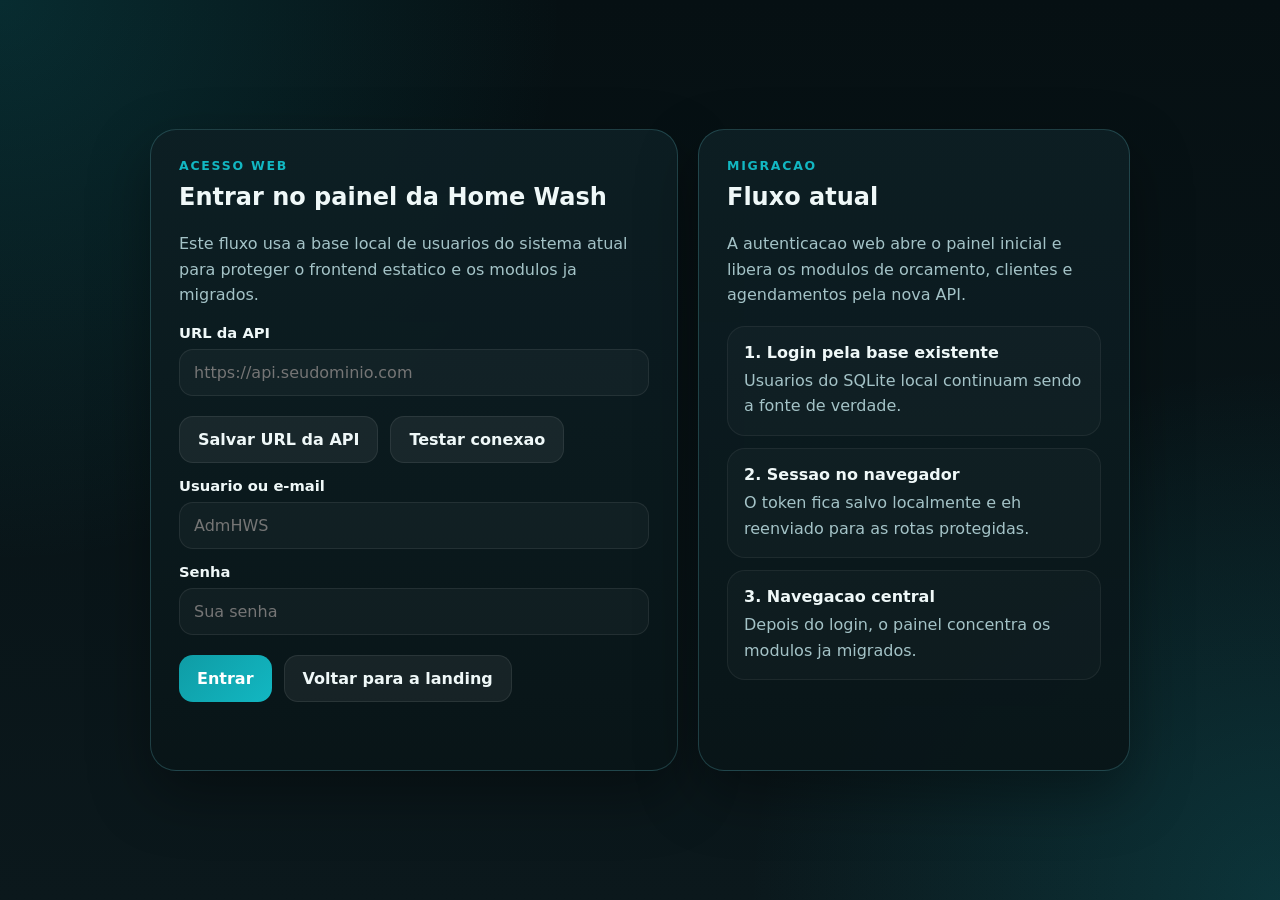
==== agendamentos.html @ 07cdc8f3 "Publicar frontend estatico" ====
<!doctype html>
<html lang="pt-BR">
<head>
  <meta charset="UTF-8" />
  <meta name="viewport" content="width=device-width, initial-scale=1.0" />
  <title>Home Wash Web App | Agendamentos</title>
  <meta name="description" content="Criacao e acompanhamento de agendamentos da Home Wash em frontend estatico + API." />
  <link rel="icon" type="image/png" href="assets/favicon.png" />
  <script src="landing_page_config.js"></script>
  <script src="auth_web.js"></script>
  <style>
    :root {
      --surface: rgba(9, 21, 24, 0.92);
      --surface-alt: rgba(13, 31, 36, 0.96);
      --border: rgba(86, 173, 180, 0.32);
      --text: #eff8f8;
      --muted: #a4c3c7;
      --primary: #0f9ca5;
      --primary-strong: #12b7c2;
      --danger: #ff6a63;
      --shadow: 0 24px 60px rgba(0, 0, 0, 0.32);
    }
    * { box-sizing: border-box; }
    body {
      margin: 0;
      font-family: "Segoe UI", system-ui, sans-serif;
      color: var(--text);
      background:
        radial-gradient(circle at top left, rgba(15, 156, 165, 0.22), transparent 38%),
        radial-gradient(circle at bottom right, rgba(18, 183, 194, 0.18), transparent 32%),
        linear-gradient(180deg, #061013 0%, #0b181c 100%);
      min-height: 100vh;
    }
    .shell {
      width: min(1220px, calc(100% - 32px));
      margin: 0 auto;
      padding: 28px 0 48px;
    }
    .topbar, .panel, .list-card {
      border: 1px solid var(--border);
      background: linear-gradient(180deg, var(--surface-alt) 0%, var(--surface) 100%);
      box-shadow: var(--shadow);
      border-radius: 24px;
    }
    .topbar {
      padding: 18px 22px;
      display: flex;
      justify-content: space-between;
      gap: 18px;
      align-items: center;
      margin-bottom: 22px;
      flex-wrap: wrap;
    }
    .brand { display: flex; align-items: center; gap: 14px; }
    .brand img { width: 42px; height: 42px; object-fit: contain; }
    .brand strong { display: block; }
    .brand span { display: block; color: var(--muted); font-size: 0.92rem; }
    .nav-links { display: flex; gap: 12px; flex-wrap: wrap; }
    .nav-links a {
      color: var(--text);
      text-decoration: none;
      padding: 10px 14px;
      border-radius: 999px;
      border: 1px solid rgba(255,255,255,0.08);
      background: rgba(255,255,255,0.03);
    }
    .toolbar {
      display: flex;
      justify-content: space-between;
      gap: 12px;
      align-items: center;
      flex-wrap: wrap;
      margin-bottom: 16px;
    }
    .status-pill {
      display: inline-flex;
      align-items: center;
      gap: 8px;
      border-radius: 999px;
      padding: 8px 14px;
      background: rgba(15, 156, 165, 0.14);
      border: 1px solid rgba(18, 183, 194, 0.28);
      color: var(--text);
      font-weight: 700;
      font-size: 0.92rem;
    }
    .status-pill.offline {
      background: rgba(255, 106, 99, 0.12);
      border-color: rgba(255, 106, 99, 0.28);
    }
    .layout {
      display: grid;
      grid-template-columns: 1fr 1fr;
      gap: 20px;
    }
    .panel, .list-card { padding: 22px; }
    .eyebrow {
      letter-spacing: 0.14em;
      text-transform: uppercase;
      color: var(--primary-strong);
      font-size: 0.78rem;
      font-weight: 700;
      margin-bottom: 10px;
    }
    .lead, .small-note { color: var(--muted); line-height: 1.6; }
    .grid-two {
      display: grid;
      grid-template-columns: repeat(2, minmax(0, 1fr));
      gap: 12px;
    }
    .field { display: grid; gap: 8px; margin-top: 12px; }
    .field.full { grid-column: 1 / -1; }
    label { font-weight: 700; font-size: 0.92rem; }
    input, select, textarea {
      width: 100%;
      border-radius: 14px;
      border: 1px solid rgba(255,255,255,0.08);
      background: rgba(255,255,255,0.03);
      color: var(--text);
      padding: 13px 14px;
      font: inherit;
    }
    textarea { min-height: 120px; resize: vertical; }
    .toggle {
      display: flex;
      align-items: center;
      gap: 10px;
      padding: 13px 14px;
      border-radius: 14px;
      border: 1px solid rgba(255,255,255,0.08);
      background: rgba(255,255,255,0.03);
    }
    .actions { display: flex; gap: 12px; flex-wrap: wrap; margin-top: 18px; }
    button {
      border: 0;
      border-radius: 14px;
      padding: 13px 18px;
      font: inherit;
      font-weight: 700;
      cursor: pointer;
      color: white;
      background: linear-gradient(135deg, var(--primary) 0%, var(--primary-strong) 100%);
    }
    button.secondary {
      background: rgba(255,255,255,0.06);
      border: 1px solid rgba(255,255,255,0.08);
      color: var(--text);
    }
    button.danger {
      background: rgba(255, 106, 99, 0.12);
      border: 1px solid rgba(255, 106, 99, 0.28);
      color: #ffd5d2;
    }
    .flash { min-height: 24px; margin-top: 14px; font-weight: 600; }
    .flash.error { color: var(--danger); }
    .flash.success { color: #87f0b7; }
    .schedule-list { display: grid; gap: 12px; }
    .schedule-card {
      border-radius: 18px;
      padding: 16px;
      border: 1px solid rgba(255,255,255,0.06);
      background: rgba(255,255,255,0.025);
    }
    .schedule-card strong, .schedule-card span { display: block; }
    .schedule-card strong { font-size: 1rem; margin-bottom: 6px; }
    .schedule-meta { color: var(--muted); font-size: 0.9rem; line-height: 1.5; }
    .empty { color: var(--muted); padding: 14px 0; }
    @media (max-width: 980px) {
      .layout, .grid-two { grid-template-columns: 1fr; }
    }
  </style>
</head>
<body>
  <div class="shell">
    <div class="topbar">
      <div class="brand">
        <img src="assets/logo_symbol_clean.png" alt="Home Wash" />
        <div>
          <strong>Home Wash Web App</strong>
          <span>Modulo de agendamentos em frontend estatico + API</span>
        </div>
      </div>
      <div class="nav-links">
        <a href="dashboard.html">Painel</a>
        <a href="index.html">Landing</a>
        <a href="app.html">Orcamentos</a>
        <a href="clients.html">Clientes</a>
        <a href="agendamentos.html">Agendamentos</a>
      </div>
    </div>

    <div class="toolbar">
      <div class="status-pill offline" id="api-status">API desconectada</div>
      <div class="small-note">Esta primeira migracao cobre CRUD basico de agenda sem sincronizacao Google nem envio de notificacoes.</div>
    </div>

    <main class="layout">
      <section class="panel">
        <div class="eyebrow">Agenda</div>
        <h1>Criar ou editar agendamento</h1>
        <p class="lead">Use esta tela para testar a operacao de agenda fora do Streamlit.</p>

        <div class="field">
          <label for="api-url">URL da API</label>
          <input id="api-url" type="url" placeholder="https://api.seudominio.com" />
        </div>
        <div class="actions">
          <button id="save-api-url" type="button" class="secondary">Salvar URL da API</button>
          <button id="test-api" type="button" class="secondary">Testar conexao</button>
        </div>

        <input id="schedule-id" type="hidden" />

        <div class="grid-two">
          <div class="field full">
            <label for="cliente">Cliente</label>
            <select id="cliente"></select>
          </div>

          <div class="field">
            <label for="data-agendada">Data do agendamento</label>
            <input id="data-agendada" type="date" />
          </div>

          <div class="field">
            <label for="horario">Horario</label>
            <input id="horario" type="time" />
          </div>

          <div class="field">
            <label for="periodo">Periodo</label>
            <select id="periodo">
              <option value="Manhã">Manhã</option>
              <option value="Tarde">Tarde</option>
              <option value="Noite">Noite</option>
            </select>
          </div>

          <div class="field">
            <label for="responsavel-nome">Responsavel</label>
            <input id="responsavel-nome" type="text" placeholder="Nome do responsavel" />
          </div>

          <div class="field">
            <label for="responsavel-email">E-mail do responsavel</label>
            <input id="responsavel-email" type="email" placeholder="profissional@exemplo.com" />
          </div>

          <div class="field full">
            <label for="observacao">Observacao</label>
            <textarea id="observacao" placeholder="Detalhes do servico"></textarea>
          </div>

          <div class="field full">
            <label>Status</label>
            <div class="toggle">
              <input id="servico-realizado" type="checkbox" />
              <span>Servico ja realizado</span>
            </div>
          </div>
        </div>

        <div class="actions">
          <button id="save-schedule" type="button">Salvar agendamento</button>
          <button id="reset-form" type="button" class="secondary">Limpar formulario</button>
        </div>
        <div id="flash" class="flash"></div>
      </section>

      <section class="list-card">
        <div class="eyebrow">Agenda atual</div>
        <h2>Agendamentos recentes</h2>
        <div class="actions" style="margin-top: 10px;">
          <button id="refresh-schedules" type="button" class="secondary">Atualizar lista</button>
        </div>
        <div id="schedule-list" class="schedule-list">
          <div class="empty">Nenhum agendamento carregado ainda.</div>
        </div>
      </section>
    </main>
  </div>

  <script>
    const auth = window.HomeWashAuth;
    const apiInput = document.getElementById('api-url');
    const apiStatus = document.getElementById('api-status');
    const flash = document.getElementById('flash');
    const scheduleList = document.getElementById('schedule-list');
    const clientSelect = document.getElementById('cliente');
    let cachedClients = [];
    let cachedSchedules = [];

    function normalizeBaseUrl(url) {
      return auth.normalizeBaseUrl(url);
    }

    function getDefaultApiUrl() {
      return auth.getApiBase();
    }

    function setFlash(message, type = '') {
      flash.textContent = message || '';
      flash.className = `flash ${type}`.trim();
    }

    function setApiStatus(ok, label) {
      apiStatus.textContent = label;
      apiStatus.classList.toggle('offline', !ok);
    }

    function brDateToInput(value) {
      const text = String(value || '').trim();
      const parts = text.split('/');
      if (parts.length !== 3) return '';
      return `${parts[2]}-${parts[1].padStart(2, '0')}-${parts[0].padStart(2, '0')}`;
    }

    function inputDateToBr(value) {
      const text = String(value || '').trim();
      const parts = text.split('-');
      if (parts.length !== 3) return '';
      return `${parts[2]}/${parts[1]}/${parts[0]}`;
    }

    function inferPeriodo(horario) {
      const text = String(horario || '').trim();
      const hour = Number((text.split(':')[0] || '0'));
      if (Number.isNaN(hour)) return 'Manhã';
      if (hour < 12) return 'Manhã';
      if (hour < 18) return 'Tarde';
      return 'Noite';
    }

    async function apiFetch(path, options = {}) {
      auth.saveApiInput(apiInput);
      return auth.apiFetch(path, options);
    }

    function resetForm() {
      document.getElementById('schedule-id').value = '';
      document.getElementById('cliente').value = '';
      document.getElementById('data-agendada').value = '';
      document.getElementById('horario').value = '';
      document.getElementById('periodo').value = 'Manhã';
      document.getElementById('responsavel-nome').value = '';
      document.getElementById('responsavel-email').value = '';
      document.getElementById('observacao').value = '';
      document.getElementById('servico-realizado').checked = false;
    }

    function currentSchedulePayload() {
      const horario = document.getElementById('horario').value.trim();
      return {
        id: Number(document.getElementById('schedule-id').value || '0'),
        cliente: clientSelect.value,
        data_agendada: inputDateToBr(document.getElementById('data-agendada').value),
        horario,
        periodo: document.getElementById('periodo').value || inferPeriodo(horario),
        responsavel_nome: document.getElementById('responsavel-nome').value.trim(),
        responsavel_email: document.getElementById('responsavel-email').value.trim(),
        observacao: document.getElementById('observacao').value.trim(),
        servico_realizado: document.getElementById('servico-realizado').checked,
      };
    }

    function renderClientsSelect(items) {
      clientSelect.innerHTML = '<option value="">Selecione um cliente</option>';
      items.forEach((item) => {
        const option = document.createElement('option');
        option.value = item.nome || '';
        option.textContent = item.nome || 'Cliente sem nome';
        clientSelect.appendChild(option);
      });
    }

    function fillScheduleForm(id) {
      const item = cachedSchedules.find((schedule) => Number(schedule.id) === Number(id));
      if (!item) return;
      document.getElementById('schedule-id').value = item.id || '';
      document.getElementById('cliente').value = item.cliente || '';
      document.getElementById('data-agendada').value = brDateToInput(item.data_agendada || '');
      document.getElementById('horario').value = item.horario || '';
      document.getElementById('periodo').value = item.periodo || 'Manhã';
      document.getElementById('responsavel-nome').value = item.responsavel_nome || '';
      document.getElementById('responsavel-email').value = item.responsavel_email || '';
      document.getElementById('observacao').value = item.observacao || '';
      document.getElementById('servico-realizado').checked = Boolean(item.servico_realizado);
      setFlash(`Formulario preenchido com o agendamento #${item.id}.`, 'success');
    }

    function renderSchedules(items) {
      if (!Array.isArray(items) || !items.length) {
        scheduleList.innerHTML = '<div class="empty">Nenhum agendamento cadastrado.</div>';
        return;
      }

      scheduleList.innerHTML = items.map((item) => `
        <article class="schedule-card">
          <strong>#${item.id} ${item.cliente || 'Cliente sem nome'}</strong>
          <span class="schedule-meta">Data: ${item.data_agendada || '-'} | Horario: ${item.horario || '-'} | Periodo: ${item.periodo || '-'}</span>
          <span class="schedule-meta">Responsavel: ${item.responsavel_nome || '-'} | E-mail: ${item.responsavel_email || '-'}</span>
          <span class="schedule-meta">Status: ${item.servico_realizado ? 'Realizado' : 'Pendente'}${item.data_confirmacao ? ` | Confirmado em: ${item.data_confirmacao}` : ''}</span>
          <span class="schedule-meta">Observacao: ${item.observacao || '-'}</span>
          <div class="actions" style="margin-top: 12px;">
            <button type="button" class="secondary" data-edit="${item.id}">Editar</button>
            <button type="button" class="danger" data-delete="${item.id}">Excluir</button>
          </div>
        </article>
      `).join('');

      scheduleList.querySelectorAll('[data-edit]').forEach((button) => {
        button.addEventListener('click', () => fillScheduleForm(button.dataset.edit));
      });

      scheduleList.querySelectorAll('[data-delete]').forEach((button) => {
        button.addEventListener('click', async () => {
          const id = Number(button.dataset.delete || '0');
          if (!id) return;
          if (!window.confirm(`Excluir o agendamento #${id}?`)) return;
          try {
            await apiFetch(`/api/schedules?id=${id}`, { method: 'DELETE' });
            await loadSchedules();
            setFlash(`Agendamento #${id} excluido.`, 'success');
          } catch (error) {
            setFlash(error.message, 'error');
          }
        });
      });
    }

    async function loadClients() {
      const payload = await apiFetch('/api/clients');
      cachedClients = payload.data || [];
      renderClientsSelect(cachedClients);
    }

    async function loadSchedules() {
      const payload = await apiFetch('/api/schedules');
      cachedSchedules = payload.data || [];
      renderSchedules(cachedSchedules);
    }

    async function testApi() {
      try {
        await apiFetch('/health');
        setApiStatus(true, 'API conectada');
        await Promise.all([loadClients(), loadSchedules()]);
        setFlash('API pronta para o modulo de agendamentos.', 'success');
      } catch (error) {
        setApiStatus(false, 'API desconectada');
        renderSchedules([]);
        setFlash(error.message, 'error');
      }
    }

    async function saveSchedule() {
      try {
        const payload = currentSchedulePayload();
        if (payload.id > 0) {
          await apiFetch('/api/schedules', { method: 'PUT', body: JSON.stringify(payload) });
          setFlash(`Agendamento #${payload.id} atualizado com sucesso.`, 'success');
        } else {
          const result = await apiFetch('/api/schedules', { method: 'POST', body: JSON.stringify(payload) });
          setFlash(`Agendamento #${result.data.id} criado com sucesso.`, 'success');
        }
        await loadSchedules();
        resetForm();
      } catch (error) {
        setFlash(error.message, 'error');
      }
    }

    apiInput.value = getDefaultApiUrl();
    document.getElementById('save-api-url').addEventListener('click', () => {
      auth.saveApiInput(apiInput);
      setFlash('URL da API salva neste navegador.', 'success');
    });
    document.getElementById('test-api').addEventListener('click', testApi);
    document.getElementById('save-schedule').addEventListener('click', saveSchedule);
    document.getElementById('reset-form').addEventListener('click', () => {
      resetForm();
      setFlash('Formulario limpo.', 'success');
    });
    document.getElementById('refresh-schedules').addEventListener('click', async () => {
      try {
        await loadSchedules();
        setFlash('Lista de agendamentos atualizada.', 'success');
      } catch (error) {
        setFlash(error.message, 'error');
      }
    });
    document.getElementById('horario').addEventListener('change', (event) => {
      document.getElementById('periodo').value = inferPeriodo(event.target.value);
    });
    auth.requireAuth().then(() => testApi()).catch((error) => {
      if (error && error.code !== 401) {
        setFlash(error.message, 'error');
      }
    });
  </script>
</body>
</html>
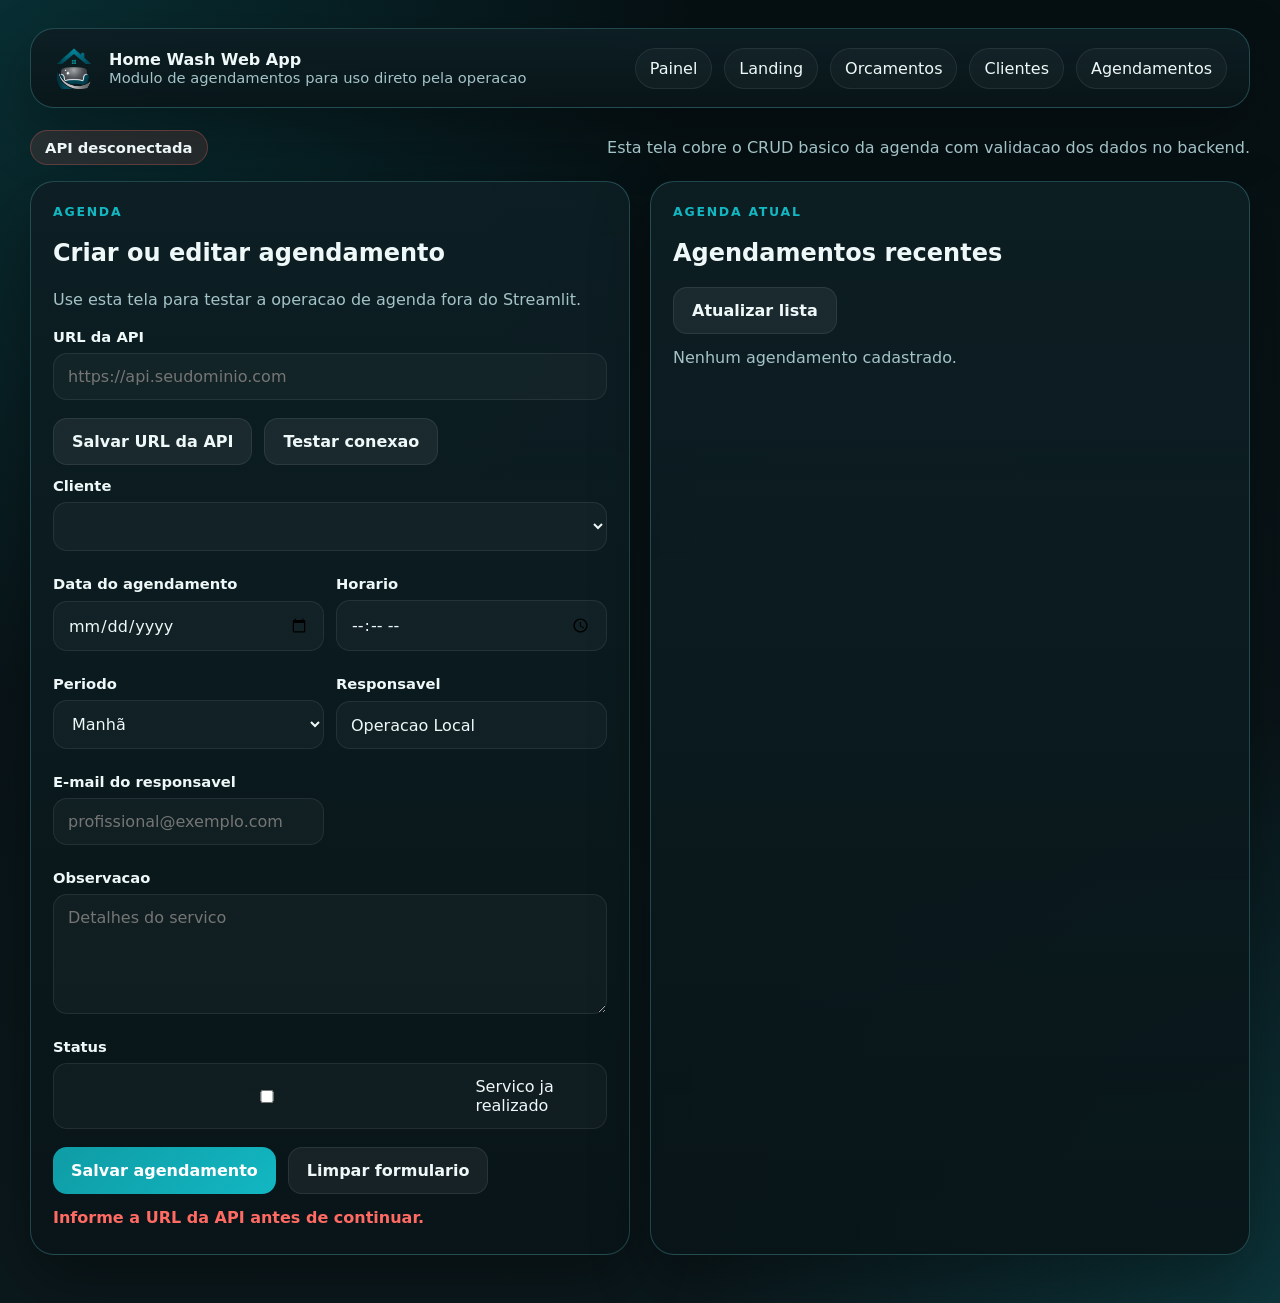
==== commit c36891e4: "Simplificar acesso do app web" ====
--- a/agendamentos.html
+++ b/agendamentos.html
@@ -177,7 +177,7 @@
         <img src="assets/logo_symbol_clean.png" alt="Home Wash" />
         <div>
           <strong>Home Wash Web App</strong>
-          <span>Modulo de agendamentos em frontend estatico + API</span>
+          <span>Modulo de agendamentos para uso direto pela operacao</span>
         </div>
       </div>
       <div class="nav-links">
@@ -191,7 +191,7 @@
 
     <div class="toolbar">
       <div class="status-pill offline" id="api-status">API desconectada</div>
-      <div class="small-note">Esta primeira migracao cobre CRUD basico de agenda sem sincronizacao Google nem envio de notificacoes.</div>
+      <div class="small-note">Esta tela cobre o CRUD basico da agenda com validacao dos dados no backend.</div>
     </div>
 
     <main class="layout">
@@ -492,11 +492,8 @@
     document.getElementById('horario').addEventListener('change', (event) => {
       document.getElementById('periodo').value = inferPeriodo(event.target.value);
     });
-    auth.requireAuth().then(() => testApi()).catch((error) => {
-      if (error && error.code !== 401) {
-        setFlash(error.message, 'error');
-      }
-    });
+    document.getElementById('responsavel-nome').value = 'Operacao Local';
+    testApi();
   </script>
 </body>
 </html>
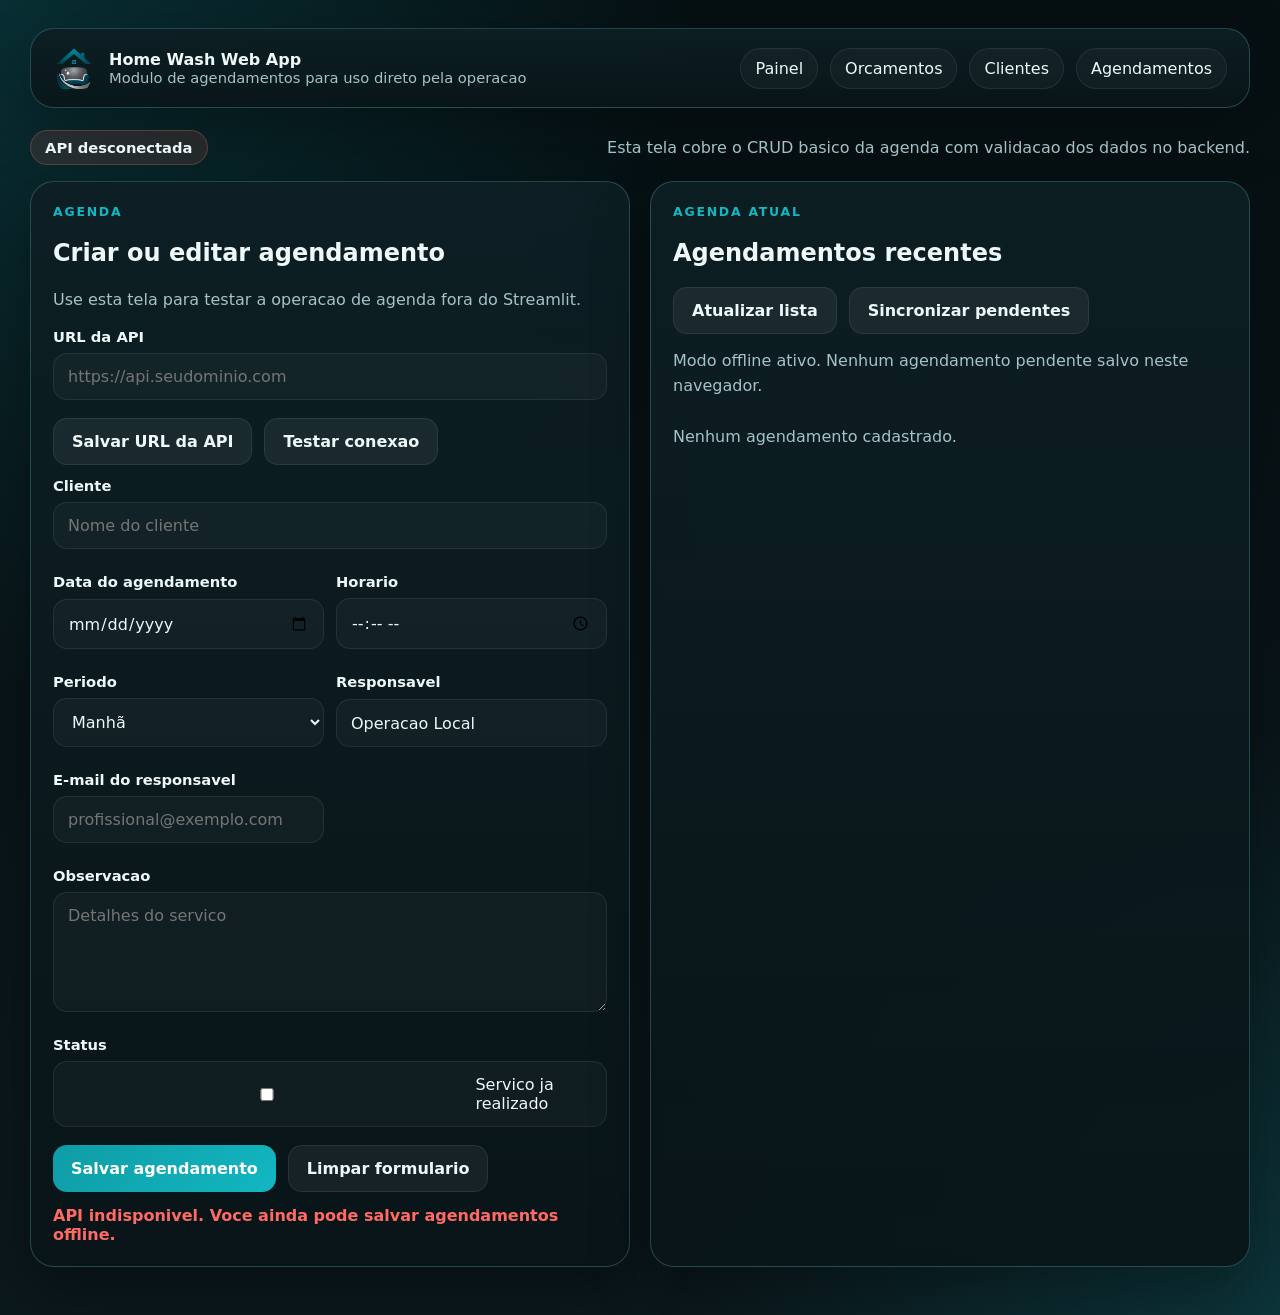
==== commit 9c98a691: "Adicionar filas offline e remover landing ativa" ====
--- a/agendamentos.html
+++ b/agendamentos.html
@@ -182,7 +182,6 @@
       </div>
       <div class="nav-links">
         <a href="dashboard.html">Painel</a>
-        <a href="index.html">Landing</a>
         <a href="app.html">Orcamentos</a>
         <a href="clients.html">Clientes</a>
         <a href="agendamentos.html">Agendamentos</a>
@@ -214,7 +213,8 @@
         <div class="grid-two">
           <div class="field full">
             <label for="cliente">Cliente</label>
-            <select id="cliente"></select>
+            <input id="cliente" list="clientes-list" type="text" placeholder="Nome do cliente" />
+            <datalist id="clientes-list"></datalist>
           </div>
 
           <div class="field">
@@ -272,7 +272,10 @@
         <h2>Agendamentos recentes</h2>
         <div class="actions" style="margin-top: 10px;">
           <button id="refresh-schedules" type="button" class="secondary">Atualizar lista</button>
+          <button id="sync-pending" type="button" class="secondary">Sincronizar pendentes</button>
         </div>
+        <div id="pending-summary" class="small-note" style="margin-top: 14px;">Nenhum agendamento pendente de sincronizacao.</div>
+        <div id="pending-list" class="schedule-list" style="margin-top: 14px;"></div>
         <div id="schedule-list" class="schedule-list">
           <div class="empty">Nenhum agendamento carregado ainda.</div>
         </div>
@@ -286,9 +289,15 @@
     const apiStatus = document.getElementById('api-status');
     const flash = document.getElementById('flash');
     const scheduleList = document.getElementById('schedule-list');
-    const clientSelect = document.getElementById('cliente');
+    const pendingList = document.getElementById('pending-list');
+    const pendingSummary = document.getElementById('pending-summary');
+    const clientInput = document.getElementById('cliente');
+    const clientList = document.getElementById('clientes-list');
+    const PENDING_CLIENTS_KEY = 'homewash.pendingClients';
+    const PENDING_SCHEDULES_KEY = 'homewash.pendingSchedules';
     let cachedClients = [];
     let cachedSchedules = [];
+    let apiAvailable = false;
 
     function normalizeBaseUrl(url) {
       return auth.normalizeBaseUrl(url);
@@ -306,6 +315,72 @@
     function setApiStatus(ok, label) {
       apiStatus.textContent = label;
       apiStatus.classList.toggle('offline', !ok);
+    }
+
+    function getPendingClients() {
+      try {
+        const raw = localStorage.getItem(PENDING_CLIENTS_KEY) || '[]';
+        const parsed = JSON.parse(raw);
+        return Array.isArray(parsed) ? parsed : [];
+      } catch (error) {
+        return [];
+      }
+    }
+
+    function getPendingSchedules() {
+      try {
+        const raw = localStorage.getItem(PENDING_SCHEDULES_KEY) || '[]';
+        const parsed = JSON.parse(raw);
+        return Array.isArray(parsed) ? parsed : [];
+      } catch (error) {
+        return [];
+      }
+    }
+
+    function setPendingSchedules(items) {
+      localStorage.setItem(PENDING_SCHEDULES_KEY, JSON.stringify(Array.isArray(items) ? items : []));
+    }
+
+    function renderPendingSchedules() {
+      const items = getPendingSchedules();
+      if (!items.length) {
+        pendingSummary.textContent = apiAvailable
+          ? 'Nenhum agendamento pendente de sincronizacao.'
+          : 'Modo offline ativo. Nenhum agendamento pendente salvo neste navegador.';
+        pendingList.innerHTML = '';
+        return;
+      }
+
+      pendingSummary.textContent = apiAvailable
+        ? `${items.length} agendamento(s) pendente(s) pronto(s) para sincronizar.`
+        : `${items.length} agendamento(s) salvo(s) offline neste navegador.`;
+
+      pendingList.innerHTML = items.map((item) => `
+        <article class="schedule-card">
+          <strong>${item.payload?.cliente || 'Cliente sem nome'}</strong>
+          <span class="schedule-meta">Criado offline em ${new Date(item.created_at).toLocaleString('pt-BR')}</span>
+          <span class="schedule-meta">Data: ${item.payload?.data_agendada || '-'} | Horario: ${item.payload?.horario || '-'} | Periodo: ${item.payload?.periodo || '-'}</span>
+          <span class="schedule-meta">Responsavel: ${item.payload?.responsavel_nome || '-'} | E-mail: ${item.payload?.responsavel_email || '-'}</span>
+        </article>
+      `).join('');
+    }
+
+    function queueSchedule(payload) {
+      const queue = getPendingSchedules();
+      queue.unshift({
+        local_id: `schedule-${Date.now()}-${Math.random().toString(16).slice(2, 8)}`,
+        created_at: new Date().toISOString(),
+        payload,
+      });
+      setPendingSchedules(queue);
+      renderPendingSchedules();
+      renderClientSuggestions();
+    }
+
+    function shouldQueueOffline(error) {
+      if (!apiAvailable) return true;
+      const message = String(error && error.message || '');
+      return /Failed to fetch|NetworkError|Load failed|URL da API/i.test(message);
     }
 
     function brDateToInput(value) {
@@ -352,7 +427,7 @@
       const horario = document.getElementById('horario').value.trim();
       return {
         id: Number(document.getElementById('schedule-id').value || '0'),
-        cliente: clientSelect.value,
+        cliente: clientInput.value.trim(),
         data_agendada: inputDateToBr(document.getElementById('data-agendada').value),
         horario,
         periodo: document.getElementById('periodo').value || inferPeriodo(horario),
@@ -363,13 +438,16 @@
       };
     }
 
-    function renderClientsSelect(items) {
-      clientSelect.innerHTML = '<option value="">Selecione um cliente</option>';
-      items.forEach((item) => {
+    function renderClientSuggestions() {
+      const names = new Set();
+      cachedClients.forEach((item) => names.add(String(item.nome || '').trim()));
+      getPendingClients().forEach((item) => names.add(String(item.payload?.nome || '').trim()));
+
+      clientList.innerHTML = '';
+      Array.from(names).filter(Boolean).sort().forEach((name) => {
         const option = document.createElement('option');
-        option.value = item.nome || '';
-        option.textContent = item.nome || 'Cliente sem nome';
-        clientSelect.appendChild(option);
+        option.value = name;
+        clientList.appendChild(option);
       });
     }
 
@@ -431,7 +509,7 @@
     async function loadClients() {
       const payload = await apiFetch('/api/clients');
       cachedClients = payload.data || [];
-      renderClientsSelect(cachedClients);
+      renderClientSuggestions();
     }
 
     async function loadSchedules() {
@@ -443,19 +521,34 @@
     async function testApi() {
       try {
         await apiFetch('/health');
+        apiAvailable = true;
         setApiStatus(true, 'API conectada');
         await Promise.all([loadClients(), loadSchedules()]);
+        renderPendingSchedules();
         setFlash('API pronta para o modulo de agendamentos.', 'success');
       } catch (error) {
+        apiAvailable = false;
         setApiStatus(false, 'API desconectada');
         renderSchedules([]);
-        setFlash(error.message, 'error');
+        renderClientSuggestions();
+        renderPendingSchedules();
+        setFlash('API indisponivel. Voce ainda pode salvar agendamentos offline.', 'error');
       }
     }
 
     async function saveSchedule() {
       try {
         const payload = currentSchedulePayload();
+        if (!apiAvailable && payload.id > 0) {
+          setFlash('Edicoes de agendamento exigem API online.', 'error');
+          return;
+        }
+        if (!apiAvailable) {
+          queueSchedule(payload);
+          setFlash(`Agendamento de ${payload.cliente} salvo offline para sincronizar depois.`, 'success');
+          resetForm();
+          return;
+        }
         if (payload.id > 0) {
           await apiFetch('/api/schedules', { method: 'PUT', body: JSON.stringify(payload) });
           setFlash(`Agendamento #${payload.id} atualizado com sucesso.`, 'success');
@@ -466,8 +559,49 @@
         await loadSchedules();
         resetForm();
       } catch (error) {
+        if (shouldQueueOffline(error)) {
+          const payload = currentSchedulePayload();
+          if (payload.id > 0) {
+            setFlash('Edicoes de agendamento exigem API online.', 'error');
+            return;
+          }
+          apiAvailable = false;
+          setApiStatus(false, 'API desconectada');
+          queueSchedule(payload);
+          setFlash(`Agendamento de ${payload.cliente} salvo offline para sincronizar depois.`, 'success');
+          resetForm();
+          return;
+        }
         setFlash(error.message, 'error');
       }
+    }
+
+    async function syncPendingSchedules() {
+      const queue = getPendingSchedules();
+      if (!queue.length) {
+        setFlash('Nao ha agendamentos pendentes para sincronizar.', 'success');
+        return;
+      }
+      if (!apiAvailable) {
+        setFlash('A sincronizacao precisa de API online.', 'error');
+        return;
+      }
+
+      const remaining = [];
+      let synced = 0;
+      for (const item of queue) {
+        try {
+          await apiFetch('/api/schedules', { method: 'POST', body: JSON.stringify(item.payload) });
+          synced += 1;
+        } catch (error) {
+          remaining.push(item);
+        }
+      }
+
+      setPendingSchedules(remaining);
+      renderPendingSchedules();
+      await loadSchedules();
+      setFlash(remaining.length ? `${synced} agendamento(s) sincronizado(s). ${remaining.length} ainda pendente(s).` : `${synced} agendamento(s) sincronizado(s) com sucesso.`, 'success');
     }
 
     apiInput.value = getDefaultApiUrl();
@@ -484,15 +618,19 @@
     document.getElementById('refresh-schedules').addEventListener('click', async () => {
       try {
         await loadSchedules();
+        renderPendingSchedules();
         setFlash('Lista de agendamentos atualizada.', 'success');
       } catch (error) {
         setFlash(error.message, 'error');
       }
     });
+    document.getElementById('sync-pending').addEventListener('click', syncPendingSchedules);
     document.getElementById('horario').addEventListener('change', (event) => {
       document.getElementById('periodo').value = inferPeriodo(event.target.value);
     });
     document.getElementById('responsavel-nome').value = 'Operacao Local';
+    renderClientSuggestions();
+    renderPendingSchedules();
     testApi();
   </script>
 </body>
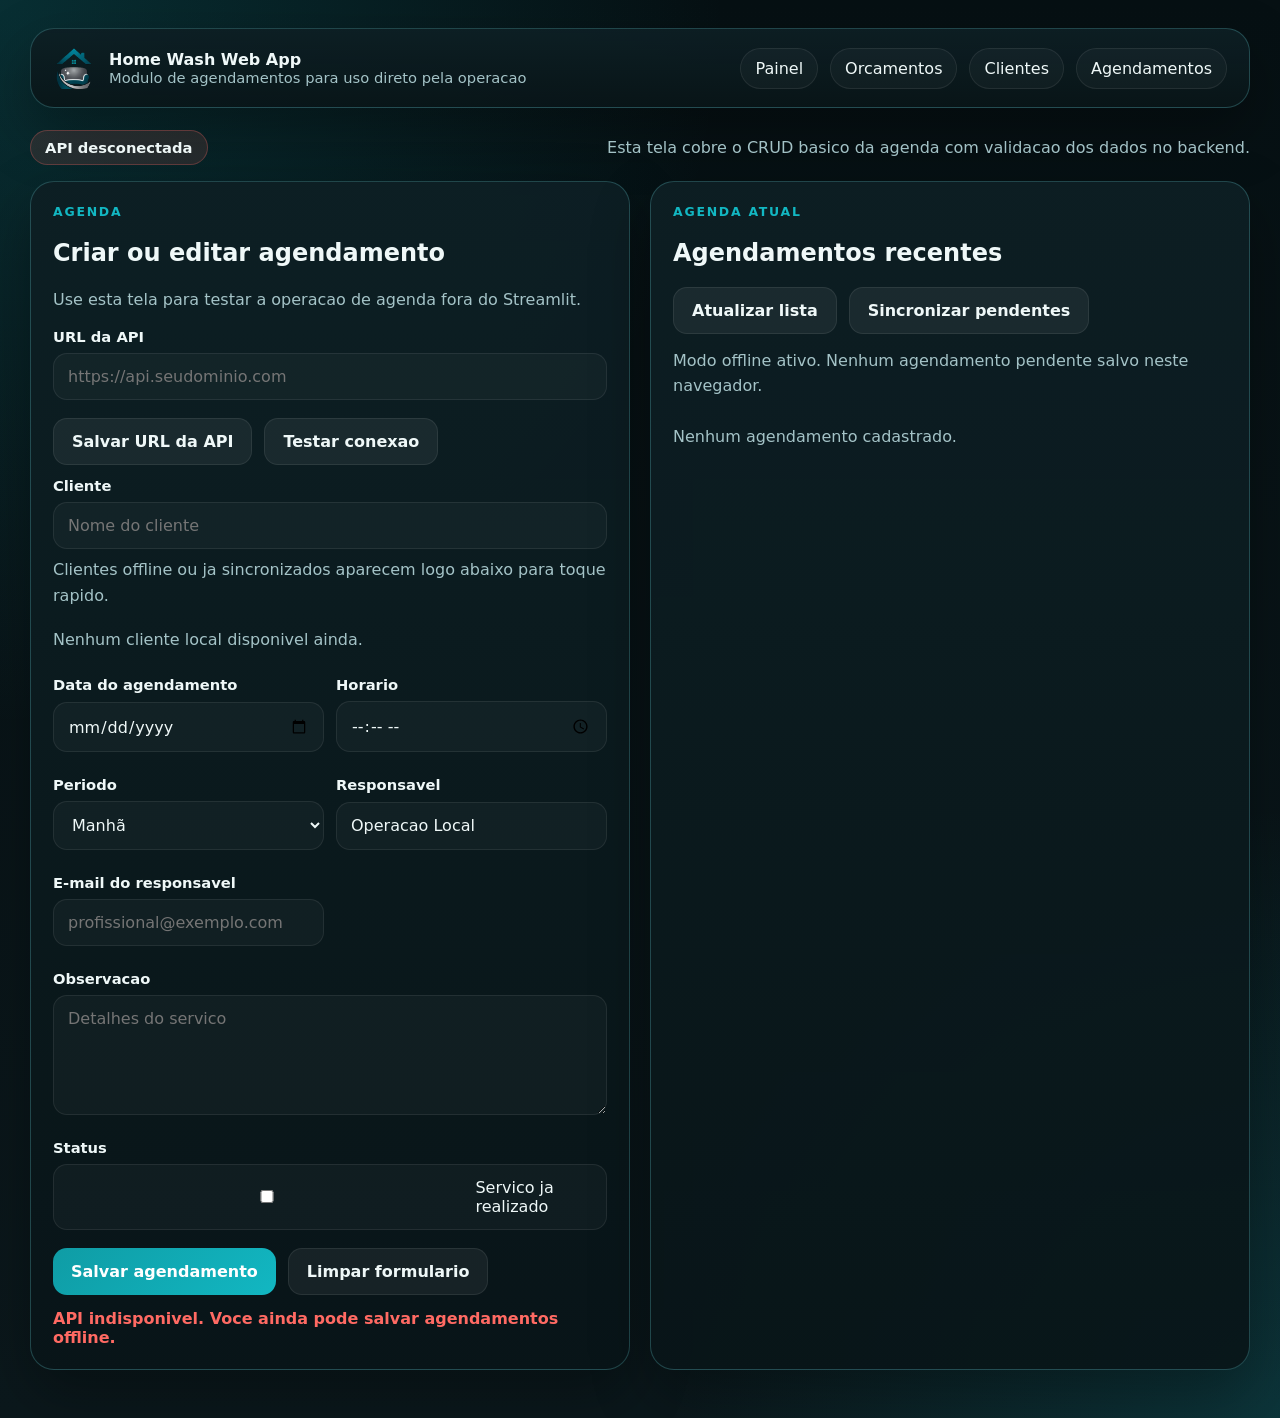
==== commit e66ba1bf: "Melhorar selecao de clientes offline na agenda" ====
--- a/agendamentos.html
+++ b/agendamentos.html
@@ -164,6 +164,21 @@
     .schedule-card strong, .schedule-card span { display: block; }
     .schedule-card strong { font-size: 1rem; margin-bottom: 6px; }
     .schedule-meta { color: var(--muted); font-size: 0.9rem; line-height: 1.5; }
+    .client-shortcuts {
+      display: flex;
+      gap: 10px;
+      flex-wrap: wrap;
+      margin-top: 10px;
+    }
+    .client-chip {
+      border: 1px solid rgba(255,255,255,0.08);
+      background: rgba(255,255,255,0.04);
+      color: var(--text);
+      padding: 9px 12px;
+      border-radius: 999px;
+      font: inherit;
+      cursor: pointer;
+    }
     .empty { color: var(--muted); padding: 14px 0; }
     @media (max-width: 980px) {
       .layout, .grid-two { grid-template-columns: 1fr; }
@@ -215,6 +230,8 @@
             <label for="cliente">Cliente</label>
             <input id="cliente" list="clientes-list" type="text" placeholder="Nome do cliente" />
             <datalist id="clientes-list"></datalist>
+            <div class="small-note">Clientes offline ou ja sincronizados aparecem logo abaixo para toque rapido.</div>
+            <div id="client-shortcuts" class="client-shortcuts"></div>
           </div>
 
           <div class="field">
@@ -293,6 +310,7 @@
     const pendingSummary = document.getElementById('pending-summary');
     const clientInput = document.getElementById('cliente');
     const clientList = document.getElementById('clientes-list');
+    const clientShortcuts = document.getElementById('client-shortcuts');
     const PENDING_CLIENTS_KEY = 'homewash.pendingClients';
     const PENDING_SCHEDULES_KEY = 'homewash.pendingSchedules';
     let cachedClients = [];
@@ -442,12 +460,29 @@
       const names = new Set();
       cachedClients.forEach((item) => names.add(String(item.nome || '').trim()));
       getPendingClients().forEach((item) => names.add(String(item.payload?.nome || '').trim()));
+      const orderedNames = Array.from(names).filter(Boolean).sort();
 
       clientList.innerHTML = '';
-      Array.from(names).filter(Boolean).sort().forEach((name) => {
+      orderedNames.forEach((name) => {
         const option = document.createElement('option');
         option.value = name;
         clientList.appendChild(option);
+      });
+
+      if (!orderedNames.length) {
+        clientShortcuts.innerHTML = '<div class="small-note">Nenhum cliente local disponivel ainda.</div>';
+        return;
+      }
+
+      clientShortcuts.innerHTML = orderedNames.map((name) => (
+        `<button type="button" class="client-chip" data-client="${encodeURIComponent(name)}">${name}</button>`
+      )).join('');
+
+      clientShortcuts.querySelectorAll('[data-client]').forEach((button) => {
+        button.addEventListener('click', () => {
+          clientInput.value = decodeURIComponent(button.dataset.client || '');
+          setFlash(`Cliente ${clientInput.value} selecionado para o agendamento.`, 'success');
+        });
       });
     }
 
@@ -628,6 +663,13 @@
     document.getElementById('horario').addEventListener('change', (event) => {
       document.getElementById('periodo').value = inferPeriodo(event.target.value);
     });
+    window.addEventListener('storage', (event) => {
+      if (event.key === PENDING_CLIENTS_KEY) {
+        renderClientSuggestions();
+      }
+    });
+    window.addEventListener('focus', renderClientSuggestions);
+    window.addEventListener('pageshow', renderClientSuggestions);
     document.getElementById('responsavel-nome').value = 'Operacao Local';
     renderClientSuggestions();
     renderPendingSchedules();
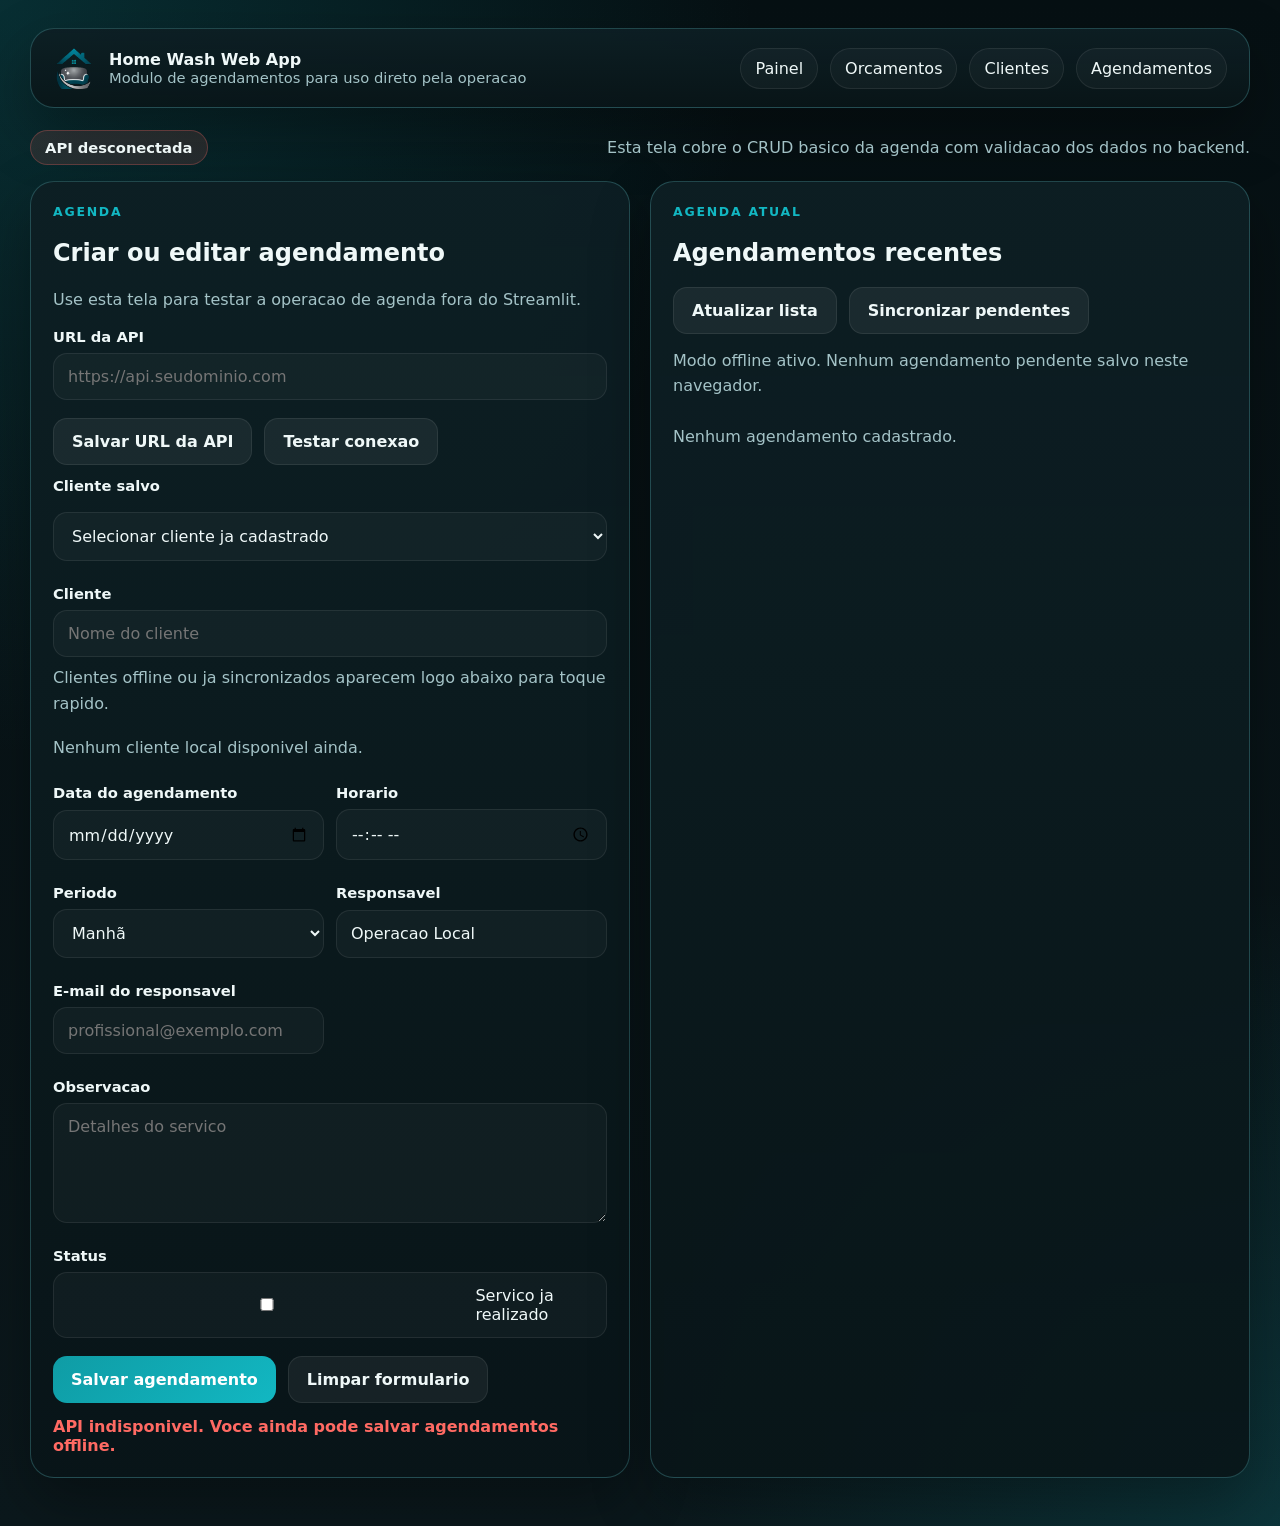
==== commit 2863575b: "Vincular clientes entre agenda e orcamento" ====
--- a/agendamentos.html
+++ b/agendamentos.html
@@ -179,6 +179,9 @@
       font: inherit;
       cursor: pointer;
     }
+    .saved-client-select {
+      margin-top: 10px;
+    }
     .empty { color: var(--muted); padding: 14px 0; }
     @media (max-width: 980px) {
       .layout, .grid-two { grid-template-columns: 1fr; }
@@ -227,6 +230,13 @@
 
         <div class="grid-two">
           <div class="field full">
+            <label for="cliente-saved">Cliente salvo</label>
+            <select id="cliente-saved" class="saved-client-select">
+              <option value="">Selecionar cliente ja cadastrado</option>
+            </select>
+          </div>
+
+          <div class="field full">
             <label for="cliente">Cliente</label>
             <input id="cliente" list="clientes-list" type="text" placeholder="Nome do cliente" />
             <datalist id="clientes-list"></datalist>
@@ -308,6 +318,7 @@
     const scheduleList = document.getElementById('schedule-list');
     const pendingList = document.getElementById('pending-list');
     const pendingSummary = document.getElementById('pending-summary');
+    const clientSavedSelect = document.getElementById('cliente-saved');
     const clientInput = document.getElementById('cliente');
     const clientList = document.getElementById('clientes-list');
     const clientShortcuts = document.getElementById('client-shortcuts');
@@ -384,6 +395,7 @@
     }
 
     function queueSchedule(payload) {
+      auth.rememberClientName(payload && payload.cliente);
       const queue = getPendingSchedules();
       queue.unshift({
         local_id: `schedule-${Date.now()}-${Math.random().toString(16).slice(2, 8)}`,
@@ -457,16 +469,19 @@
     }
 
     function renderClientSuggestions() {
-      const names = new Set();
-      cachedClients.forEach((item) => names.add(String(item.nome || '').trim()));
-      getPendingClients().forEach((item) => names.add(String(item.payload?.nome || '').trim()));
-      const orderedNames = Array.from(names).filter(Boolean).sort();
+      const orderedNames = auth.listKnownClients();
 
       clientList.innerHTML = '';
+      clientSavedSelect.innerHTML = '<option value="">Selecionar cliente ja cadastrado</option>';
       orderedNames.forEach((name) => {
         const option = document.createElement('option');
         option.value = name;
         clientList.appendChild(option);
+
+        const selectOption = document.createElement('option');
+        selectOption.value = name;
+        selectOption.textContent = name;
+        clientSavedSelect.appendChild(selectOption);
       });
 
       if (!orderedNames.length) {
@@ -544,6 +559,7 @@
     async function loadClients() {
       const payload = await apiFetch('/api/clients');
       cachedClients = payload.data || [];
+      auth.rememberClientList(cachedClients);
       renderClientSuggestions();
     }
 
@@ -579,6 +595,7 @@
           return;
         }
         if (!apiAvailable) {
+          auth.rememberClientName(payload.cliente);
           queueSchedule(payload);
           setFlash(`Agendamento de ${payload.cliente} salvo offline para sincronizar depois.`, 'success');
           resetForm();
@@ -586,9 +603,11 @@
         }
         if (payload.id > 0) {
           await apiFetch('/api/schedules', { method: 'PUT', body: JSON.stringify(payload) });
+          auth.rememberClientName(payload.cliente);
           setFlash(`Agendamento #${payload.id} atualizado com sucesso.`, 'success');
         } else {
           const result = await apiFetch('/api/schedules', { method: 'POST', body: JSON.stringify(payload) });
+          auth.rememberClientName(payload.cliente);
           setFlash(`Agendamento #${result.data.id} criado com sucesso.`, 'success');
         }
         await loadSchedules();
@@ -602,6 +621,7 @@
           }
           apiAvailable = false;
           setApiStatus(false, 'API desconectada');
+          auth.rememberClientName(payload.cliente);
           queueSchedule(payload);
           setFlash(`Agendamento de ${payload.cliente} salvo offline para sincronizar depois.`, 'success');
           resetForm();
@@ -660,6 +680,11 @@
       }
     });
     document.getElementById('sync-pending').addEventListener('click', syncPendingSchedules);
+    clientSavedSelect.addEventListener('change', (event) => {
+      if (!event.target.value) return;
+      clientInput.value = event.target.value;
+      setFlash(`Cliente ${clientInput.value} selecionado para o agendamento.`, 'success');
+    });
     document.getElementById('horario').addEventListener('change', (event) => {
       document.getElementById('periodo').value = inferPeriodo(event.target.value);
     });
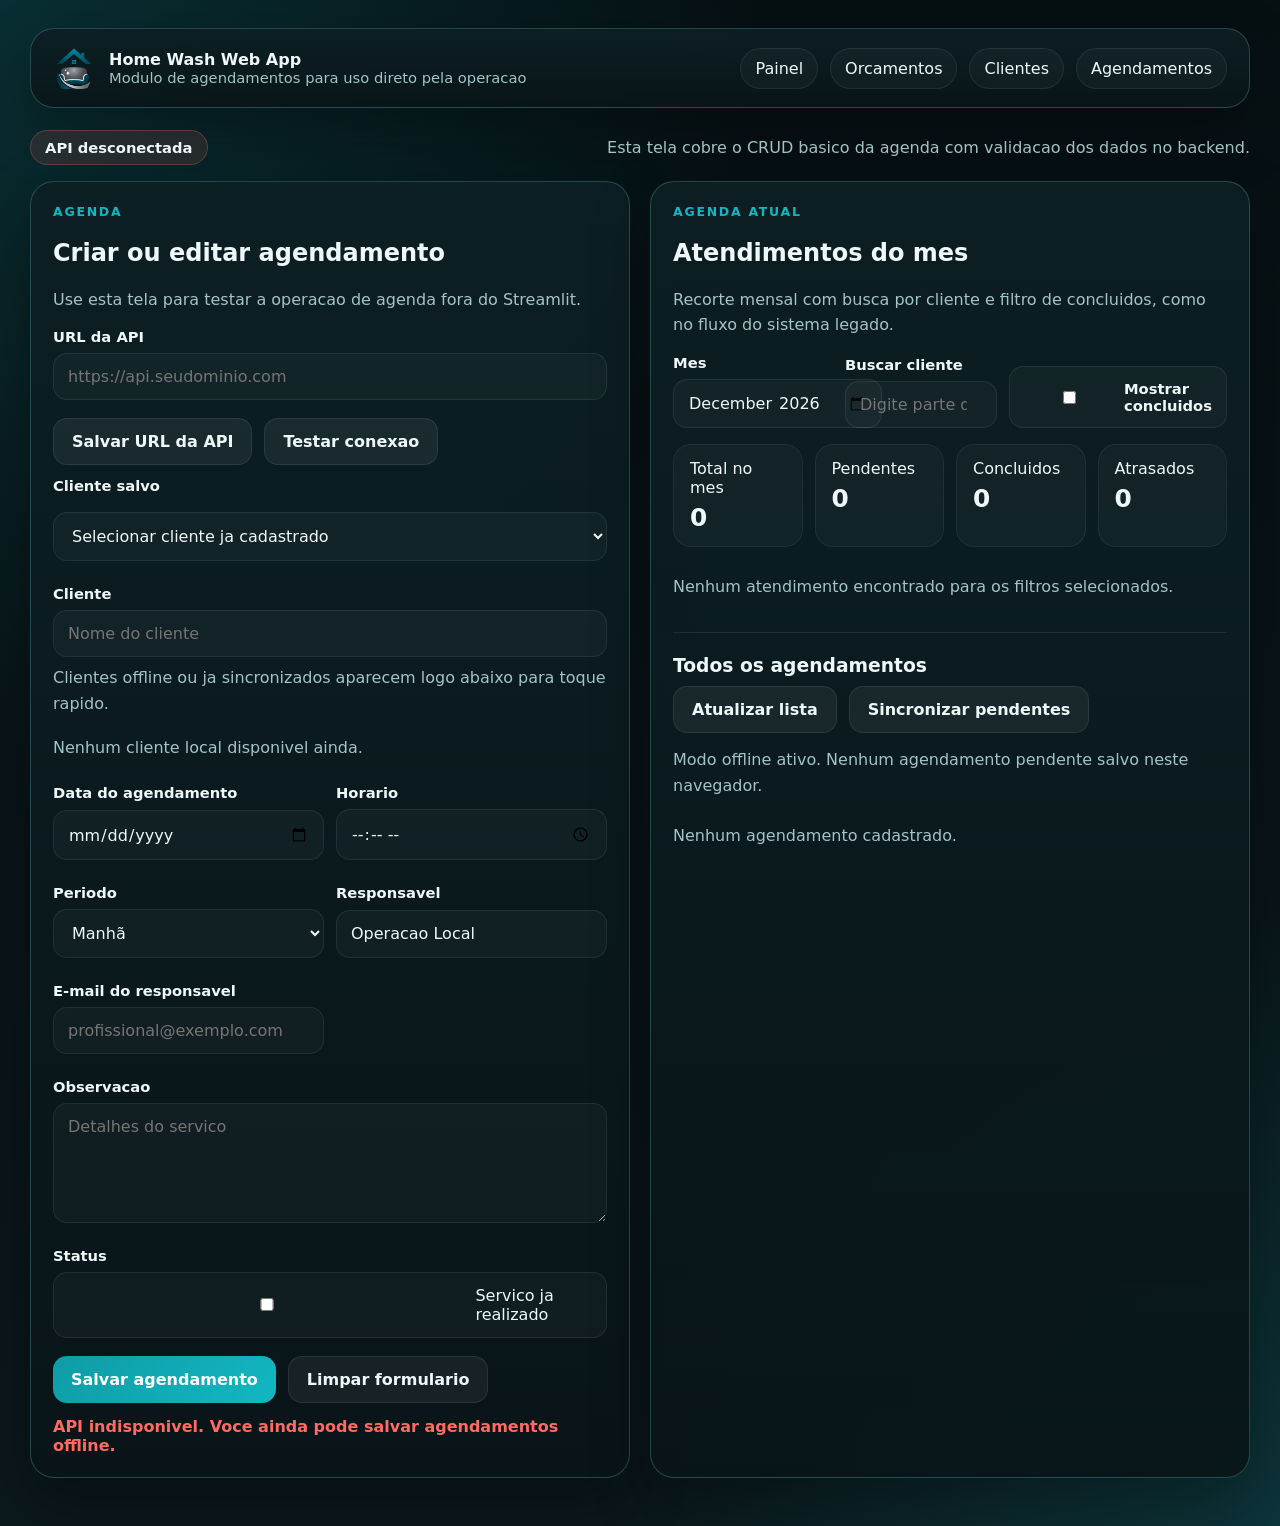
==== commit a52eed2f: "Expand web dashboard, clients, schedules and balance views" ====
--- a/agendamentos.html
+++ b/agendamentos.html
@@ -182,9 +182,64 @@
     .saved-client-select {
       margin-top: 10px;
     }
+    .month-filters {
+      display: grid;
+      grid-template-columns: 160px minmax(0, 1fr) auto;
+      gap: 12px;
+      margin: 16px 0;
+      align-items: end;
+    }
+    .summary-grid {
+      display: grid;
+      grid-template-columns: repeat(4, minmax(0, 1fr));
+      gap: 12px;
+      margin-bottom: 16px;
+    }
+    .summary-chip {
+      border-radius: 18px;
+      padding: 14px 16px;
+      border: 1px solid rgba(255,255,255,0.06);
+      background: rgba(255,255,255,0.03);
+    }
+    .summary-chip strong,
+    .summary-chip span {
+      display: block;
+    }
+    .summary-chip strong {
+      font-size: 1.55rem;
+      margin-top: 6px;
+    }
+    .schedule-badge {
+      display: inline-flex;
+      align-items: center;
+      border-radius: 999px;
+      padding: 6px 10px;
+      font-size: 0.8rem;
+      font-weight: 700;
+      border: 1px solid rgba(255,255,255,0.1);
+      margin-bottom: 8px;
+    }
+    .schedule-badge.pending {
+      background: rgba(18, 183, 194, 0.14);
+      color: #b9f5fa;
+    }
+    .schedule-badge.done {
+      background: rgba(135, 240, 183, 0.12);
+      color: #b7f7d1;
+    }
+    .schedule-badge.late {
+      background: rgba(255, 106, 99, 0.12);
+      color: #ffd5d2;
+    }
+    .section-divider {
+      height: 1px;
+      background: rgba(255,255,255,0.08);
+      margin: 22px 0;
+    }
     .empty { color: var(--muted); padding: 14px 0; }
     @media (max-width: 980px) {
       .layout, .grid-two { grid-template-columns: 1fr; }
+      .month-filters, .summary-grid { grid-template-columns: 1fr; }
     }
   </style>
 </head>
@@ -296,7 +351,30 @@
 
       <section class="list-card">
         <div class="eyebrow">Agenda atual</div>
-        <h2>Agendamentos recentes</h2>
+        <h2>Atendimentos do mes</h2>
+        <div class="small-note">Recorte mensal com busca por cliente e filtro de concluidos, como no fluxo do sistema legado.</div>
+        <div class="month-filters">
+          <div class="field" style="margin-top:0;">
+            <label for="month-filter">Mes</label>
+            <input id="month-filter" type="month" />
+          </div>
+          <div class="field" style="margin-top:0;">
+            <label for="month-client-search">Buscar cliente</label>
+            <input id="month-client-search" type="search" placeholder="Digite parte do nome do cliente" />
+          </div>
+          <label class="toggle" style="margin:0;">
+            <input id="month-show-completed" type="checkbox" />
+            <span>Mostrar concluidos</span>
+          </label>
+        </div>
+        <div id="month-summary" class="summary-grid"></div>
+        <div id="month-list" class="schedule-list">
+          <div class="empty">Nenhum atendimento do mes carregado ainda.</div>
+        </div>
+
+        <div class="section-divider"></div>
+
+        <h3 style="margin:0;">Todos os agendamentos</h3>
         <div class="actions" style="margin-top: 10px;">
           <button id="refresh-schedules" type="button" class="secondary">Atualizar lista</button>
           <button id="sync-pending" type="button" class="secondary">Sincronizar pendentes</button>
@@ -318,6 +396,11 @@
     const scheduleList = document.getElementById('schedule-list');
     const pendingList = document.getElementById('pending-list');
     const pendingSummary = document.getElementById('pending-summary');
+    const monthSummary = document.getElementById('month-summary');
+    const monthList = document.getElementById('month-list');
+    const monthFilterInput = document.getElementById('month-filter');
+    const monthClientSearch = document.getElementById('month-client-search');
+    const monthShowCompleted = document.getElementById('month-show-completed');
     const clientSavedSelect = document.getElementById('cliente-saved');
     const clientInput = document.getElementById('cliente');
     const clientList = document.getElementById('clientes-list');
@@ -425,6 +508,143 @@
       const parts = text.split('-');
       if (parts.length !== 3) return '';
       return `${parts[2]}/${parts[1]}/${parts[0]}`;
+    }
+
+    function parseBrDate(value) {
+      const text = String(value || '').trim();
+      const parts = text.split('/');
+      if (parts.length !== 3) return null;
+      const year = Number(parts[2]);
+      const month = Number(parts[1]) - 1;
+      const day = Number(parts[0]);
+      if (!Number.isInteger(year) || !Number.isInteger(month) || !Number.isInteger(day)) return null;
+      const result = new Date(year, month, day);
+      result.setHours(0, 0, 0, 0);
+      return Number.isNaN(result.getTime()) ? null : result;
+    }
+
+    function scheduleStatus(item) {
+      const dateRef = parseBrDate(item && item.data_agendada);
+      const today = new Date();
+      today.setHours(0, 0, 0, 0);
+      if (item && item.servico_realizado) {
+        return { label: 'Realizado', tone: 'done' };
+      }
+      if (dateRef && dateRef.getTime() < today.getTime()) {
+        return { label: 'Atrasado', tone: 'late' };
+      }
+      return { label: 'Pendente', tone: 'pending' };
+    }
+
+    function selectedMonthParts() {
+      const value = String(monthFilterInput.value || '').trim();
+      const parts = value.split('-');
+      if (parts.length !== 2) {
+        const now = new Date();
+        return { year: now.getFullYear(), month: now.getMonth() };
+      }
+      return {
+        year: Number(parts[0]),
+        month: Number(parts[1]) - 1,
+      };
+    }
+
+    function renderMonthSummary(items) {
+      const summary = { total: 0, pendentes: 0, concluidos: 0, atrasados: 0 };
+      items.forEach((item) => {
+        summary.total += 1;
+        const status = scheduleStatus(item);
+        if (status.tone === 'done') summary.concluidos += 1;
+        else if (status.tone === 'late') summary.atrasados += 1;
+        else summary.pendentes += 1;
+      });
+
+      monthSummary.innerHTML = [
+        ['Total no mes', summary.total],
+        ['Pendentes', summary.pendentes],
+        ['Concluidos', summary.concluidos],
+        ['Atrasados', summary.atrasados],
+      ].map(([label, value]) => `
+        <article class="summary-chip">
+          <span>${label}</span>
+          <strong>${value}</strong>
+        </article>
+      `).join('');
+    }
+
+    async function toggleScheduleStatus(id, realized) {
+      const item = cachedSchedules.find((schedule) => Number(schedule.id) === Number(id));
+      if (!item) {
+        setFlash('Agendamento nao encontrado para atualizar status.', 'error');
+        return;
+      }
+      if (!apiAvailable) {
+        setFlash('A alteracao de status precisa de API online.', 'error');
+        return;
+      }
+      const payload = {
+        ...item,
+        servico_realizado: Boolean(realized),
+      };
+      try {
+        await apiFetch('/api/schedules', { method: 'PUT', body: JSON.stringify(payload) });
+        await loadSchedules();
+        setFlash(`Agendamento #${id} atualizado para ${realized ? 'realizado' : 'pendente'}.`, 'success');
+      } catch (error) {
+        setFlash(error.message, 'error');
+      }
+    }
+
+    function renderMonthlySchedules(items) {
+      const { year, month } = selectedMonthParts();
+      const search = String(monthClientSearch.value || '').trim().toLowerCase();
+      const showCompleted = monthShowCompleted.checked;
+
+      const monthItems = (Array.isArray(items) ? items : []).filter((item) => {
+        const dateRef = parseBrDate(item.data_agendada);
+        return dateRef && dateRef.getFullYear() === year && dateRef.getMonth() === month;
+      }).sort((left, right) => {
+        const leftDate = parseBrDate(left.data_agendada);
+        const rightDate = parseBrDate(right.data_agendada);
+        return (leftDate ? leftDate.getTime() : 0) - (rightDate ? rightDate.getTime() : 0);
+      });
+
+      renderMonthSummary(monthItems);
+
+      const visibleItems = monthItems.filter((item) => {
+        const matchesClient = !search || String(item.cliente || '').toLowerCase().includes(search);
+        const matchesStatus = showCompleted || !item.servico_realizado;
+        return matchesClient && matchesStatus;
+      });
+
+      if (!visibleItems.length) {
+        monthList.innerHTML = '<div class="empty">Nenhum atendimento encontrado para os filtros selecionados.</div>';
+        return;
+      }
+
+      monthList.innerHTML = visibleItems.map((item) => {
+        const status = scheduleStatus(item);
+        return `
+          <article class="schedule-card">
+            <span class="schedule-badge ${status.tone}">${status.label}</span>
+            <strong>#${item.id} ${item.cliente || 'Cliente sem nome'}</strong>
+            <span class="schedule-meta">Data: ${item.data_agendada || '-'} | Horario: ${item.horario || '-'} | Periodo: ${item.periodo || '-'}</span>
+            <span class="schedule-meta">Responsavel: ${item.responsavel_nome || '-'} | E-mail: ${item.responsavel_email || '-'}</span>
+            <span class="schedule-meta">Observacao: ${item.observacao || '-'}</span>
+            <div class="actions" style="margin-top: 12px;">
+              <button type="button" class="secondary" data-edit-month="${item.id}">Editar</button>
+              <button type="button" class="secondary" data-toggle-status="${item.id}" data-next-status="${item.servico_realizado ? '0' : '1'}">${item.servico_realizado ? 'Marcar pendente' : 'Marcar concluido'}</button>
+            </div>
+          </article>
+        `;
+      }).join('');
+
+      monthList.querySelectorAll('[data-edit-month]').forEach((button) => {
+        button.addEventListener('click', () => fillScheduleForm(button.dataset.editMonth));
+      });
+      monthList.querySelectorAll('[data-toggle-status]').forEach((button) => {
+        button.addEventListener('click', () => toggleScheduleStatus(button.dataset.toggleStatus, button.dataset.nextStatus === '1'));
+      });
     }
 
     function inferPeriodo(horario) {
@@ -517,6 +737,8 @@
     }
 
     function renderSchedules(items) {
+      renderMonthlySchedules(items);
+
       if (!Array.isArray(items) || !items.length) {
         scheduleList.innerHTML = '<div class="empty">Nenhum agendamento cadastrado.</div>';
         return;
@@ -569,12 +791,28 @@
       renderSchedules(cachedSchedules);
     }
 
+    function isAuthRelatedError(error) {
+      const message = String(error && error.message || '');
+      return /login|sessao|sessão|autentic/i.test(message);
+    }
+
     async function testApi() {
       try {
         await apiFetch('/health');
         apiAvailable = true;
         setApiStatus(true, 'API conectada');
-        await Promise.all([loadClients(), loadSchedules()]);
+        try {
+          await Promise.all([loadClients(), loadSchedules()]);
+        } catch (error) {
+          if (isAuthRelatedError(error)) {
+            renderSchedules([]);
+            renderClientSuggestions();
+            renderPendingSchedules();
+            setFlash('API conectada. Faca login novamente para carregar os agendamentos.', 'error');
+            return;
+          }
+          throw error;
+        }
         renderPendingSchedules();
         setFlash('API pronta para o modulo de agendamentos.', 'success');
       } catch (error) {
@@ -680,6 +918,9 @@
       }
     });
     document.getElementById('sync-pending').addEventListener('click', syncPendingSchedules);
+    monthFilterInput.addEventListener('change', () => renderMonthlySchedules(cachedSchedules));
+    monthClientSearch.addEventListener('input', () => renderMonthlySchedules(cachedSchedules));
+    monthShowCompleted.addEventListener('change', () => renderMonthlySchedules(cachedSchedules));
     clientSavedSelect.addEventListener('change', (event) => {
       if (!event.target.value) return;
       clientInput.value = event.target.value;
@@ -696,6 +937,7 @@
     window.addEventListener('focus', renderClientSuggestions);
     window.addEventListener('pageshow', renderClientSuggestions);
     document.getElementById('responsavel-nome').value = 'Operacao Local';
+    monthFilterInput.value = new Date().toISOString().slice(0, 7);
     renderClientSuggestions();
     renderPendingSchedules();
     testApi();
